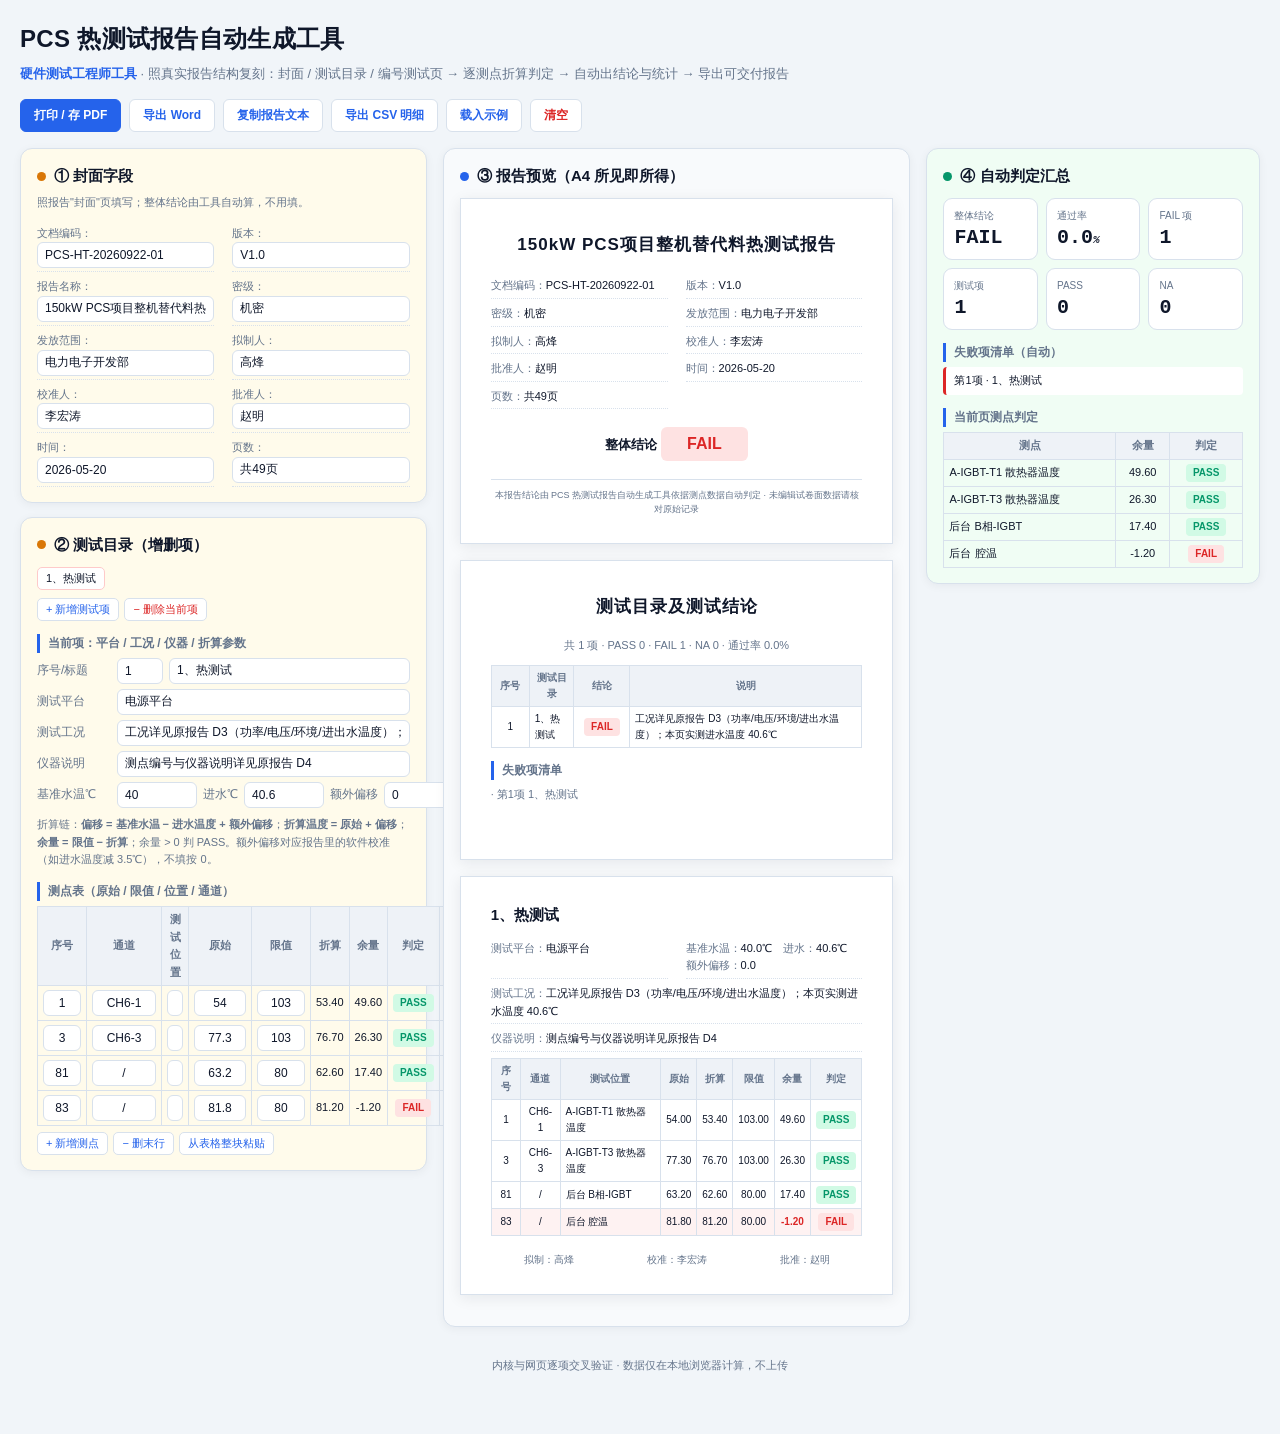
==== apps/thermal-report/index.html @ 05d65475 "feat: 新增PCS热测试报告自动生成工具并接入统一门户" ====
<!DOCTYPE html>
<html lang="zh-CN">
<head>
<meta charset="utf-8">
<meta name="viewport" content="width=device-width, initial-scale=1">
<title>PCS 热测试报告自动生成工具</title>
<style>
  :root{
    --bg:#f1f5f9; --txt:#0f172a; --sub:#64748b; --line:#d8e1ec;
    --acc:#2563eb; --inp:#fffbeb; --calc:#f8fafc; --ok:#f0fdf4;
    --pass:#059669; --fail:#dc2626; --warn:#d97706;
  }
  *{box-sizing:border-box}
  body{margin:0;background:var(--bg);color:var(--txt);
    font-family:-apple-system,"Segoe UI","Microsoft YaHei",sans-serif;font-size:14px;line-height:1.6}
  .wrap{max-width:1600px;margin:0 auto;padding:20px 20px 60px}
  header h1{margin:0 0 6px;font-size:24px;letter-spacing:.3px}
  header .desc{color:var(--sub);font-size:13px;margin-bottom:14px}
  header .desc b{color:var(--acc)}
  .topbar{display:flex;flex-wrap:wrap;gap:8px;margin-bottom:16px;align-items:center}
  .btn{border:1px solid var(--line);background:#fff;border-radius:6px;padding:7px 13px;
    cursor:pointer;font-size:12px;color:var(--acc);font-weight:600}
  .btn:hover{border-color:var(--acc);background:#eff6ff}
  .btn.pri{background:var(--acc);color:#fff;border-color:var(--acc)}
  .btn.pri:hover{background:#1d4ed8}
  .btn.danger{color:var(--fail)}
  .grid3{display:grid;grid-template-columns:minmax(320px,1fr) minmax(420px,1.15fr) minmax(260px,.82fr);
    gap:16px;align-items:start}
  .card{background:#fff;border:1px solid var(--line);border-radius:12px;
    padding:15px 16px;box-shadow:0 2px 10px rgba(15,23,42,.05);margin-bottom:14px}
  .card.inp{background:var(--inp)}
  .card.calc{background:var(--calc)}
  .card.ok{background:var(--ok)}
  .card h2{margin:0 0 10px;font-size:15px;display:flex;align-items:center;gap:8px}
  .card h2 .dot{width:9px;height:9px;border-radius:50%;background:var(--acc)}
  .card.inp h2 .dot{background:#d97706}
  .card.ok h2 .dot{background:var(--pass)}
  .hint{font-size:11px;color:var(--sub);margin:-4px 0 10px;line-height:1.6}
  label.fld{display:flex;align-items:center;gap:6px;margin:5px 0;font-size:12px}
  label.fld span{width:74px;color:var(--sub);flex-shrink:0}
  input[type=number],input[type=text],select,textarea{border:1px solid var(--line);border-radius:6px;
    padding:5px 7px;font-size:12px;width:100%;background:#fff;color:var(--txt)}
  textarea{resize:vertical;font-family:Consolas,monospace;font-size:11px;min-height:46px}
  .subhd{font-size:12px;font-weight:600;color:var(--sub);margin:13px 0 5px;
    padding-left:8px;border-left:3px solid var(--acc)}
  table{border-collapse:collapse;width:100%;font-size:11px;margin-top:4px}
  th,td{border:1px solid var(--line);padding:4px 5px;text-align:center}
  th{background:#eef2f7;font-weight:600;color:var(--sub)}
  td input,td select{border:1px solid #e2e8f0;border-radius:4px;padding:2px 4px;
    width:100%;text-align:center;font-size:11px;background:#fff}
  td.l{text-align:left}
  .rowbtns{display:flex;gap:5px;margin-top:6px;flex-wrap:wrap}
  .mini-btn{border:1px solid var(--line);background:#fff;border-radius:5px;
    cursor:pointer;padding:3px 8px;font-size:11px;color:var(--acc)}
  .mini-btn:hover{border-color:var(--acc)}
  .mini-btn.danger{color:var(--fail)}
  .itemtabs{display:flex;flex-wrap:wrap;gap:4px;margin-bottom:8px}
  .itab{border:1px solid var(--line);background:#fff;border-radius:5px;padding:3px 8px;
    cursor:pointer;font-size:11px;color:var(--sub)}
  .itab.on{background:var(--acc);color:#fff;border-color:var(--acc)}
  .itab.FAIL{background:#fee2e2;color:var(--fail);border-color:#fecaca}
  .itab.PASS{background:#d1fae5;color:var(--pass);border-color:#a7f3d0}
  .itab.on.FAIL,.itab.on.PASS{background:#fff;color:var(--txt)}
  .kpis{display:grid;grid-template-columns:repeat(3,1fr);gap:8px;margin-bottom:10px}
  .kpi{background:#fff;border:1px solid var(--line);border-radius:9px;padding:9px 10px;min-width:0}
  .kpi .k-lbl{font-size:10px;color:var(--sub);white-space:nowrap}
  .kpi .k-val{font-size:20px;font-weight:700;font-family:Consolas,monospace;line-height:1.2;margin-top:2px}
  .kpi.good .k-val{color:var(--pass)} .kpi.bad .k-val{color:var(--fail)} .kpi.warn .k-val{color:var(--warn)}
  .chk{display:inline-block;padding:1px 7px;border-radius:4px;font-size:10px;font-weight:700}
  .chk.PASS{background:#d1fae5;color:var(--pass)}
  .chk.FAIL{background:#fee2e2;color:var(--fail)}
  .chk.NA{background:#e2e8f0;color:var(--sub)}
  .failitem{border-left:3px solid var(--fail);background:#fff;border-radius:4px;
    padding:5px 8px;margin:5px 0;font-size:11px}
  .small{font-size:11px;color:var(--sub);line-height:1.7}
  /* ===== A4 报告预览 ===== */
  .paper{background:#fff;border:1px solid var(--line);box-shadow:0 3px 14px rgba(15,23,42,.08);
    padding:26px 30px;margin:0 auto 16px;max-width:720px;min-height:300px}
  .paper .ptitle{text-align:center;font-size:17px;font-weight:700;letter-spacing:1px;margin:6px 0 16px}
  .meta-grid{display:grid;grid-template-columns:1fr 1fr;gap:3px 18px;font-size:11px}
  .meta-grid div{border-bottom:1px dotted var(--line);padding:3px 0}
  .meta-grid b{color:var(--sub);font-weight:500}
  .concl{text-align:center;margin:18px 0 6px;font-size:13px;font-weight:700}
  .concl span{display:inline-block;padding:4px 26px;border-radius:6px;font-size:16px}
  .copyright{font-size:9px;color:var(--sub);text-align:center;margin-top:18px;border-top:1px solid var(--line);padding-top:8px}
  .dir-tab{font-size:10px}
  .dir-tab td:nth-child(1){width:38px}
  .dir-tab td:nth-child(3){width:56px}
  .rtab{font-size:10px;margin-top:6px}
  .rtab .over td{background:#fef2f2}
  .rtab .over .val{color:var(--fail);font-weight:700}
  .sign{display:grid;grid-template-columns:repeat(3,1fr);gap:12px;font-size:10px;
    color:var(--sub);margin-top:16px;text-align:center}
  .foot{color:var(--sub);font-size:11px;text-align:center;margin-top:16px}
  @media print{
    body{background:#fff}
    .topbar,.card.inp,.card.calc>h2,.card.ok,.hint,.foot,.no-print{display:none !important}
    .grid3{display:block}
    .card.calc{border:0;box-shadow:none;padding:0;background:#fff}
    .paper{border:0;box-shadow:none;max-width:none;padding:0;margin:0 0 24px;page-break-after:always}
    .wrap{max-width:none;padding:0}
  }
</style>
</head>
<body>
<div class="wrap">
<header>
  <h1>PCS 热测试报告自动生成工具</h1>
  <div class="desc"><b>硬件测试工程师工具</b> · 照真实报告结构复刻：封面 / 测试目录 / 编号测试页 → 逐测点折算判定 → 自动出结论与统计 → 导出可交付报告</div>
</header>

<div class="topbar no-print">
  <button class="btn pri" onclick="doPrint()">打印 / 存 PDF</button>
  <button class="btn" onclick="doWord()">导出 Word</button>
  <button class="btn" onclick="doCopy()">复制报告文本</button>
  <button class="btn" onclick="doCSV()">导出 CSV 明细</button>
  <button class="btn" onclick="loadDemo()">载入示例</button>
  <button class="btn danger" onclick="clearAll()">清空</button>
</div>

<div class="grid3">

<!-- ============ 左：录入 ============ -->
<aside>
<div class="card inp">
  <h2><span class="dot"></span>① 封面字段</h2>
  <div class="hint">照报告"封面"页填写；整体结论由工具自动算，不用填。</div>
  <div class="meta-grid" id="coverFields"></div>
</div>

<div class="card inp">
  <h2><span class="dot"></span>② 测试目录（增删项）</h2>
  <div class="itemtabs" id="itemTabs"></div>
  <div class="rowbtns">
    <button class="mini-btn" onclick="addItem()">+ 新增测试项</button>
    <button class="mini-btn danger" onclick="delItem()">− 删除当前项</button>
  </div>
  <div class="subhd">当前项：平台 / 工况 / 仪器 / 折算参数</div>
  <div id="itemFields"></div>
  <div class="hint" style="margin-top:8px">
    折算链：<b>偏移 = 基准水温 − 进水温度 + 额外偏移</b>；<b>折算温度 = 原始 + 偏移</b>；
    <b>余量 = 限值 − 折算</b>；余量 &gt; 0 判 PASS。额外偏移对应报告里的软件校准（如进水温度减 3.5℃），不填按 0。
  </div>
  <div class="subhd">测点表（原始 / 限值 / 位置 / 通道）</div>
  <table id="rowTable"></table>
  <div class="rowbtns">
    <button class="mini-btn" onclick="addRow()">+ 新增测点</button>
    <button class="mini-btn" onclick="delRow()">− 删末行</button>
    <button class="mini-btn" onclick="togglePaste()">从表格整块粘贴</button>
  </div>
  <div id="pasteBox" style="display:none;margin-top:8px">
    <textarea id="pasteArea" rows="5" placeholder="从 xlsx 直接复制多行，每行：序号 [Tab或逗号] 通道 [Tab或逗号] 测试位置 [Tab或逗号] 原始温度 [Tab或逗号] 限值 [Tab或逗号] 备注&#10;限值或原始填 / 表示不判定"></textarea>
    <div class="rowbtns"><button class="mini-btn" onclick="parsePaste()">解析并替换本页测点</button></div>
  </div>
</div>
</aside>

<!-- ============ 中：报告预览 A4 ============ -->
<section class="card calc">
  <h2><span class="dot"></span>③ 报告预览（A4 所见即所得）</h2>
  <div id="reportArea"></div>
</section>

<!-- ============ 右：判定汇总 ============ -->
<aside>
<div class="card ok">
  <h2><span class="dot"></span>④ 自动判定汇总</h2>
  <div class="kpis" id="kpiBox"></div>
  <div class="subhd">失败项清单（自动）</div>
  <div id="failBox"></div>
  <div class="subhd">当前页测点判定</div>
  <div id="curVerdict"></div>
</div>
</aside>

</div>
<div class="foot">内核与网页逐项交叉验证 · 数据仅在本地浏览器计算，不上传</div>
</div>

<!-- ==================== 核心计算脚本（供 verify_web.js 抽取比对，勿改 UI 逻辑） ==================== -->
<script id="core">
// ===== 内置示例（来自真实报告 测试页1）=====
var DEMO_DATA = {
  cover: {
    code:'PCS-HT-20260922-01', version:'V1.0',
    name:'150kW PCS项目整机替代料热测试报告',
    secret:'机密', scope:'电力电子开发部',
    author:'高烽', checker:'李宏涛', approver:'赵明',
    date:'2026-05-20', pages:'共49页'
  },
  items: [{
    no:1, title:'1、热测试', platform:'电源平台',
    condition:'工况详见原报告 D3（功率/电压/环境/进出水温度）；本页实测进水温度 40.6℃',
    instrument:'测点编号与仪器说明详见原报告 D4',
    baseline:40.0, water_in:40.6, extra_offset:0.0,
    rows:[
      {seq:1,  channel:'CH6-1', name:'A-IGBT-T1 散热器温度', temp_raw:54.0,  limit:103.0, note:''},
      {seq:3,  channel:'CH6-3', name:'A-IGBT-T3 散热器温度', temp_raw:77.3,  limit:103.0, note:''},
      {seq:81, channel:'/',     name:'后台 B相-IGBT',        temp_raw:63.2,  limit:80.0,  note:''},
      {seq:83, channel:'/',     name:'后台 腔温',            temp_raw:81.8,  limit:80.0,  note:'超限示例'}
    ]
  }]
};

// 单元格值转 number；'/'、空串、null、非数字 → null（该点无数据/不判定）
function _numOrNone(v){
  if(v===null||v===undefined) return null;
  if(typeof v==='number') return isFinite(v)?v:null;
  var s=String(v).trim();
  if(s===''||s==='/') return null;
  var n=Number(s);
  return isFinite(n)?n:null;
}

// 单个测点：折算 → 余量 → PASS/FAIL/NA
function judgePoint(row, baseline, waterIn, extraOffset){
  var t=_numOrNone(row.temp_raw), lim=_numOrNone(row.limit);
  var b=_numOrNone(baseline), w=_numOrNone(waterIn);
  var e=_numOrNone(extraOffset); e=(e===null?0.0:e);
  var offset=(b!==null&&w!==null)?(b-w+e):null;
  var conv=(t!==null&&offset!==null)?(t+offset):null;
  var margin=(lim!==null&&conv!==null)?(lim-conv):null;
  var judge=(margin===null)?'NA':((margin>0)?'PASS':'FAIL');
  return {
    seq:(row.seq!==undefined?row.seq:''),
    channel:String(row.channel===undefined||row.channel===null?'':row.channel).trim(),
    name:(row.name||''),
    temp_raw:t, limit:lim, offset:offset, temp_conv:conv, margin:margin,
    judge:judge, note:(row.note||'')
  };
}

// 单项测试：逐测点判定 + 该项自动结论（任一 FAIL → FAIL）
function solveItem(item){
  var baseline=item.baseline, waterIn=item.water_in, extra=(item.extra_offset!==undefined?item.extra_offset:0.0);
  var rows=[];
  var src=item.rows||[];
  for(var i=0;i<src.length;i++) rows.push(judgePoint(src[i],baseline,waterIn,extra));
  var nPass=0,nFail=0,nNa=0;
  for(var j=0;j<rows.length;j++){
    if(rows[j].judge==='PASS') nPass++;
    else if(rows[j].judge==='FAIL') nFail++;
    else nNa++;
  }
  var conclusion = nFail>0?'FAIL':((nPass>0)?'PASS':'NA');
  var eo=_numOrNone(extra);
  return {
    no:(item.no!==undefined?item.no:''), title:(item.title||''),
    platform:(item.platform||''), condition:(item.condition||''), instrument:(item.instrument||''),
    baseline:_numOrNone(baseline), water_in:_numOrNone(waterIn),
    extra_offset:(eo===null?0.0:eo),
    rows:rows, n_pass:nPass, n_fail:nFail, n_na:nNa, conclusion:conclusion
  };
}

// 主求解入口：封面 + 各测试项 + 统计 + 整体结论
function solveReport(data){
  var cover={};
  var srcCover=data.cover||{};
  for(var k in srcCover) if(Object.prototype.hasOwnProperty.call(srcCover,k)) cover[k]=srcCover[k];
  var items=[];
  var srcItems=data.items||[];
  for(var i=0;i<srcItems.length;i++) items.push(solveItem(srcItems[i]));
  var total=items.length,nPass=0,nFail=0,nNa=0,failList=[];
  for(var j=0;j<items.length;j++){
    var cc=items[j].conclusion;
    if(cc==='PASS') nPass++;
    else if(cc==='FAIL'){ nFail++; failList.push({no:items[j].no,title:items[j].title}); }
    else nNa++;
  }
  var stats={
    total:total, n_pass:nPass, n_fail:nFail, n_na:nNa,
    pass_rate:(total>0?nPass/total*100.0:0.0), fail_list:failList
  };
  var overall = nFail>0?'FAIL':((nPass>0)?'PASS':'NA');
  cover.overall=overall;
  return {cover:cover,items:items,stats:stats,overall:overall};
}
</script>

<!-- ==================== UI 逻辑（不参与交叉验证） ==================== -->
<script>
var state = JSON.parse(JSON.stringify(DEMO_DATA));
var curItem = 0;
var $ = function(id){return document.getElementById(id)};
var fmt = function(v,d){ if(v===null||v===undefined||isNaN(v)) return '—'; return Number(v).toFixed(d===undefined?2:d); };
var esc = function(s){ return String(s===undefined||s===null?'':s).replace(/&/g,'&amp;').replace(/</g,'&lt;').replace(/>/g,'&gt;'); };

function recompute(){ return solveReport(state); }

// ---------- 封面录入 ----------
var COVER_LABELS=[['code','文档编码'],['version','版本'],['name','报告名称'],['secret','密级'],
  ['scope','发放范围'],['author','拟制人'],['checker','校准人'],['approver','批准人'],
  ['date','时间'],['pages','页数']];
function renderCover(){
  var h='';
  for(var i=0;i<COVER_LABELS.length;i++){
    var key=COVER_LABELS[i][0],lbl=COVER_LABELS[i][1];
    h+='<div><b>'+lbl+'：</b><input type="text" data-cover="'+key+'" value="'+esc(state.cover[key])+'"></div>';
  }
  $('coverFields').innerHTML=h;
}
$('coverFields').addEventListener('input',function(e){
  var k=e.target.getAttribute('data-cover');
  if(k){ state.cover[k]=e.target.value; renderAll(); }
});

// ---------- 测试项 tab ----------
function renderTabs(res){
  var h='';
  for(var i=0;i<state.items.length;i++){
    var cc=res?res.items[i].conclusion:'';
    h+='<button class="itab '+(i===curItem?'on ':'')+cc+'" onclick="selItem('+i+')">'+esc(state.items[i].title||('项'+(i+1)))+'</button>';
  }
  $('itemTabs').innerHTML=h;
}
function selItem(i){ curItem=i; renderAll(); }
function addItem(){
  var n=state.items.length+1;
  state.items.push({no:n,title:n+'、热测试',platform:'电源平台',condition:'',instrument:'',
    baseline:40,water_in:40,extra_offset:0,rows:[{seq:1,channel:'CH1-1',name:'',temp_raw:'',limit:'',note:''}]});
  curItem=state.items.length-1; renderAll();
}
function delItem(){
  if(state.items.length<=1){ alert('至少保留一个测试项'); return; }
  state.items.splice(curItem,1);
  if(curItem>=state.items.length) curItem=state.items.length-1;
  renderAll();
}

// ---------- 当前项字段 ----------
function renderItemFields(){
  var it=state.items[curItem];
  var h='';
  h+='<label class="fld"><span>序号/标题</span><input type="text" data-item="no" value="'+esc(it.no)+'" style="width:46px">'
    +'<input type="text" data-item="title" value="'+esc(it.title)+'"></label>';
  var flds=[['platform','测试平台'],['condition','测试工况'],['instrument','仪器说明']];
  for(var i=0;i<flds.length;i++){
    var k=flds[i][0];
    h+='<label class="fld"><span>'+flds[i][1]+'</span><input type="text" data-item="'+k+'" value="'+esc(it[k])+'"></label>';
  }
  h+='<label class="fld"><span>基准水温℃</span><input type="number" step="0.1" data-item="baseline" value="'+esc(it.baseline)+'" style="width:80px">'
    +'<span style="width:auto">进水℃</span><input type="number" step="0.1" data-item="water_in" value="'+esc(it.water_in)+'" style="width:80px">'
    +'<span style="width:auto">额外偏移</span><input type="number" step="0.1" data-item="extra_offset" value="'+esc(it.extra_offset)+'" style="width:80px"></label>';
  $('itemFields').innerHTML=h;
}
$('itemFields').addEventListener('input',function(e){
  var k=e.target.getAttribute('data-item');
  if(!k) return;
  var v=e.target.value;
  state.items[curItem][k]=(k==='baseline'||k==='water_in'||k==='extra_offset'||k==='no')?v:v;
  renderAllNoFields();
});

// ---------- 测点表 ----------
function renderRows(res){
  var rows=state.items[curItem].rows;
  var rr=res?res.items[curItem].rows:[];
  var h='<tr><th>序号</th><th>通道</th><th>测试位置</th><th>原始</th><th>限值</th><th>折算</th><th>余量</th><th>判定</th><th>备注</th></tr>';
  for(var i=0;i<rows.length;i++){
    var r=rows[i],v=rr[i]||{};
    var jd=v.judge||'NA';
    h+='<tr><td><input type="text" data-r="'+i+'" data-f="seq" value="'+esc(r.seq)+'" style="width:38px"></td>'
      +'<td><input type="text" data-r="'+i+'" data-f="channel" value="'+esc(r.channel)+'" style="width:64px"></td>'
      +'<td class="l"><input type="text" data-r="'+i+'" data-f="name" value="'+esc(r.name)+'"></td>'
      +'<td><input type="text" data-r="'+i+'" data-f="temp_raw" value="'+esc(r.temp_raw)+'" style="width:52px"></td>'
      +'<td><input type="text" data-r="'+i+'" data-f="limit" value="'+esc(r.limit)+'" style="width:48px"></td>'
      +'<td>'+fmt(v.temp_conv)+'</td><td>'+fmt(v.margin)+'</td>'
      +'<td><span class="chk '+jd+'">'+jd+'</span></td>'
      +'<td class="l"><input type="text" data-r="'+i+'" data-f="note" value="'+esc(r.note)+'" style="width:80px"></td></tr>';
  }
  $('rowTable').innerHTML=h;
}
$('rowTable').addEventListener('input',function(e){
  var i=e.target.getAttribute('data-r'),f=e.target.getAttribute('data-f');
  if(i===null||!f) return;
  state.items[curItem].rows[parseInt(i)][f]=e.target.value;
  renderAllNoFields();
});
function addRow(){
  var rows=state.items[curItem].rows;
  rows.push({seq:rows.length+1,channel:'',name:'',temp_raw:'',limit:'',note:''});
  renderAll();
}
function delRow(){
  var rows=state.items[curItem].rows;
  if(rows.length<=1){ alert('至少保留一个测点'); return; }
  rows.pop(); renderAll();
}
function togglePaste(){
  var b=$('pasteBox');
  b.style.display=(b.style.display==='none')?'block':'none';
}
function parsePaste(){
  var txt=$('pasteArea').value.trim();
  if(!txt){ alert('请先粘贴数据'); return; }
  var lines=txt.split(/\r?\n/),rows=[];
  for(var i=0;i<lines.length;i++){
    var line=lines[i].trim(); if(!line) continue;
    var c=line.split(/[\t,，]+/);
    while(c.length<6) c.push('');
    rows.push({seq:c[0].trim(),channel:c[1].trim(),name:c[2].trim(),
      temp_raw:c[3].trim(),limit:c[4].trim(),note:c[5].trim()});
  }
  if(!rows.length){ alert('没解析到有效行'); return; }
  state.items[curItem].rows=rows;
  renderAll();
}

// ---------- 报告预览 ----------
function reportHTML(res){
  var c=res.cover,s=res.stats;
  var h='';
  // 封面页
  h+='<div class="paper"><div class="ptitle">'+esc(c.name)+'</div><div class="meta-grid">';
  var cov=[['文档编码',c.code],['版本',c.version],['密级',c.secret],['发放范围',c.scope],
    ['拟制人',c.author],['校准人',c.checker],['批准人',c.approver],['时间',c.date],['页数',c.pages]];
  for(var i=0;i<cov.length;i++) h+='<div><b>'+cov[i][0]+'：</b>'+esc(cov[i][1])+'</div>';
  h+='</div><div class="concl">整体结论 <span class="chk '+res.overall+'">'+res.overall+'</span></div>'
    +'<div class="copyright">本报告结论由 PCS 热测试报告自动生成工具依据测点数据自动判定 · 未编辑试卷面数据请核对原始记录</div></div>';
  // 目录页
  h+='<div class="paper"><div class="ptitle">测试目录及测试结论</div>'
    +'<div class="small" style="text-align:center;margin-bottom:10px">共 '+s.total+' 项 · PASS '+s.n_pass+' · FAIL '+s.n_fail+' · NA '+s.n_na+' · 通过率 '+fmt(s.pass_rate,1)+'%</div>'
    +'<table class="dir-tab"><tr><th>序号</th><th>测试目录</th><th>结论</th><th>说明</th></tr>';
  for(var j=0;j<res.items.length;j++){
    var it=res.items[j];
    h+='<tr><td>'+esc(it.no)+'</td><td class="l">'+esc(it.title)+'</td>'
      +'<td><span class="chk '+it.conclusion+'">'+it.conclusion+'</span></td>'
      +'<td class="l">'+esc(it.condition)+'</td></tr>';
  }
  h+='</table>';
  if(s.fail_list.length){
    h+='<div class="subhd">失败项清单</div><div class="small">';
    for(var k=0;k<s.fail_list.length;k++) h+='· 第'+esc(s.fail_list[k].no)+'项 '+esc(s.fail_list[k].title)+'<br>';
    h+='</div>';
  }
  h+='</div>';
  // 当前测试页
  var it=res.items[curItem];
  h+='<div class="paper"><div style="font-size:15px;font-weight:700">'+esc(it.title)+'</div>'
    +'<div class="meta-grid" style="margin-top:10px">'
    +'<div><b>测试平台：</b>'+esc(it.platform)+'</div>'
    +'<div><b>基准水温：</b>'+fmt(it.baseline,1)+'℃　<b>进水：</b>'+fmt(it.water_in,1)+'℃　<b>额外偏移：</b>'+fmt(it.extra_offset,1)+'</div>'
    +'<div style="grid-column:1/3"><b>测试工况：</b>'+esc(it.condition)+'</div>'
    +'<div style="grid-column:1/3"><b>仪器说明：</b>'+esc(it.instrument)+'</div></div>'
    +'<table class="rtab"><tr><th>序号</th><th>通道</th><th>测试位置</th><th>原始</th><th>折算</th><th>限值</th><th>余量</th><th>判定</th></tr>';
  for(var m=0;m<it.rows.length;m++){
    var r=it.rows[m],over=(r.judge==='FAIL');
    h+='<tr class="'+(over?'over':'')+'"><td>'+esc(r.seq)+'</td><td>'+esc(r.channel)+'</td>'
      +'<td class="l">'+esc(r.name)+'</td><td>'+fmt(r.temp_raw)+'</td><td>'+fmt(r.temp_conv)+'</td>'
      +'<td>'+fmt(r.limit)+'</td><td class="'+(over?'val':'')+'">'+fmt(r.margin)+'</td>'
      +'<td><span class="chk '+r.judge+'">'+r.judge+'</span></td></tr>';
  }
  h+='</table><div class="sign"><div>拟制：'+esc(c.author)+'</div><div>校准：'+esc(c.checker)+'</div><div>批准：'+esc(c.approver)+'</div></div></div>';
  return h;
}

// ---------- 汇总 ----------
function renderKpi(res){
  var s=res.stats;
  var h='';
  h+='<div class="kpi"><div class="k-lbl">整体结论</div><div class="k-val '+(res.overall==='PASS'?'good':(res.overall==='FAIL'?'bad':'warn'))+'">'+res.overall+'</div></div>';
  h+='<div class="kpi"><div class="k-lbl">通过率</div><div class="k-val">'+fmt(s.pass_rate,1)+'<em style="font-size:11px">%</em></div></div>';
  h+='<div class="kpi"><div class="k-lbl">FAIL 项</div><div class="k-val '+(s.n_fail>0?'bad':'good')+'">'+s.n_fail+'</div></div>';
  h+='<div class="kpi"><div class="k-lbl">测试项</div><div class="k-val">'+s.total+'</div></div>';
  h+='<div class="kpi"><div class="k-lbl">PASS</div><div class="k-val good">'+s.n_pass+'</div></div>';
  h+='<div class="kpi"><div class="k-lbl">NA</div><div class="k-val">'+s.n_na+'</div></div>';
  $('kpiBox').innerHTML=h;
}
function renderFail(res){
  var s=res.stats;
  if(!s.fail_list.length){ $('failBox').innerHTML='<div class="small">无失败项 ✓</div>'; return; }
  var h='';
  for(var i=0;i<s.fail_list.length;i++)
    h+='<div class="failitem">第'+esc(s.fail_list[i].no)+'项 · '+esc(s.fail_list[i].title)+'</div>';
  $('failBox').innerHTML=h;
}
function renderCur(res){
  var it=res.items[curItem],h='<table><tr><th>测点</th><th>余量</th><th>判定</th></tr>';
  for(var i=0;i<it.rows.length;i++){
    var r=it.rows[i];
    h+='<tr><td class="l">'+esc(r.name||r.channel)+'</td><td>'+fmt(r.margin)+'</td>'
      +'<td><span class="chk '+r.judge+'">'+r.judge+'</span></td></tr>';
  }
  h+='</table>';
  $('curVerdict').innerHTML=h;
}

// ---------- 总渲染 ----------
function renderAll(){
  var res=recompute();
  renderCover(); renderTabs(res); renderItemFields(); renderRows(res);
  $('reportArea').innerHTML=reportHTML(res);
  renderKpi(res); renderFail(res); renderCur(res);
}
// 只更新计算相关，不重建输入框（避免输入焦点丢失）
function renderAllNoFields(){
  var res=recompute();
  renderTabs(res); renderRows(res);
  $('reportArea').innerHTML=reportHTML(res);
  renderKpi(res); renderFail(res); renderCur(res);
}

// ---------- 导出 ----------
function plainText(res){
  var c=res.cover,s=res.stats,lines=[];
  lines.push(c.name+'  '+c.version);
  lines.push('文档编码：'+c.code+'  密级：'+c.secret+'  发放范围：'+c.scope);
  lines.push('拟制：'+c.author+'  校准：'+c.checker+'  批准：'+c.approver+'  时间：'+c.date+'  页数：'+c.pages);
  lines.push('整体结论：'+res.overall);
  lines.push('');
  lines.push('【测试目录】共'+s.total+'项 PASS='+s.n_pass+' FAIL='+s.n_fail+' NA='+s.n_na+' 通过率='+fmt(s.pass_rate,1)+'%');
  for(var i=0;i<res.items.length;i++)
    lines.push('  第'+res.items[i].no+'项 '+res.items[i].title+' → '+res.items[i].conclusion);
  if(s.fail_list.length){
    lines.push('失败项清单：');
    for(var k=0;k<s.fail_list.length;k++) lines.push('  · 第'+s.fail_list[k].no+'项 '+s.fail_list[k].title);
  }
  for(var j=0;j<res.items.length;j++){
    var it=res.items[j];
    lines.push(''); lines.push('【'+it.title+'】结论 '+it.conclusion);
    lines.push('  平台：'+it.platform+'  基准水温：'+fmt(it.baseline,1)+'℃ 进水：'+fmt(it.water_in,1)+'℃ 额外偏移：'+fmt(it.extra_offset,1));
    lines.push('  工况：'+it.condition);
    lines.push('  序号\t通道\t测试位置\t原始\t折算\t限值\t余量\t判定');
    for(var m=0;m<it.rows.length;m++){
      var r=it.rows[m];
      lines.push('  '+r.seq+'\t'+r.channel+'\t'+r.name+'\t'+fmt(r.temp_raw)+'\t'+fmt(r.temp_conv)+'\t'+fmt(r.limit)+'\t'+fmt(r.margin)+'\t'+r.judge);
    }
  }
  return lines.join('\n');
}
function doPrint(){ window.print(); }
function doWord(){
  var res=recompute();
  var body=$('reportArea').innerHTML;
  var html='<html xmlns:o="urn:schemas-microsoft-com:office:office" xmlns:w="urn:schemas-microsoft-com:office:word" xmlns="http://www.w3.org/TR/REC-html40">'
    +'<head><meta charset="utf-8"><style>body{font-family:"Microsoft YaHei";font-size:11pt}'
    +'.paper{page-break-after:always;margin-bottom:20px}table{border-collapse:collapse;width:100%}'
    +'td,th{border:1px solid #999;padding:4px;font-size:9pt}.ptitle{text-align:center;font-size:16pt;font-weight:bold}'
    +'.chk{font-weight:bold}.chk.PASS{color:#059669}.chk.FAIL{color:#dc2626}</style></head><body>'+body+'</body></html>';
  var blob=new Blob(['\ufeff'+html],{type:'application/msword'});
  var a=document.createElement('a'); a.href=URL.createObjectURL(blob);
  a.download=(res.cover.name||'热测试报告')+'.doc'; a.click();
  setTimeout(function(){URL.revokeObjectURL(a.href)},1000);
}
function doCopy(){
  var txt=plainText(recompute());
  if(navigator.clipboard&&navigator.clipboard.writeText){
    navigator.clipboard.writeText(txt).then(function(){alert('报告文本已复制到剪贴板')},
      function(){fallbackCopy(txt)});
  }else fallbackCopy(txt);
}
function fallbackCopy(txt){
  var ta=document.createElement('textarea'); ta.value=txt; document.body.appendChild(ta);
  ta.select(); try{document.execCommand('copy');alert('报告文本已复制')}catch(e){alert('复制失败，请手动选择')}
  document.body.removeChild(ta);
}
function doCSV(){
  var res=recompute(),rows=[['测试项序号','测试项名称','测点序号','通道','测试位置','原始温度','折算温度','限值','余量','判定','备注']];
  for(var i=0;i<res.items.length;i++){
    var it=res.items[i];
    for(var j=0;j<it.rows.length;j++){
      var r=it.rows[j];
      rows.push([it.no,it.title,r.seq,r.channel,r.name,fmt(r.temp_raw),fmt(r.temp_conv),fmt(r.limit),fmt(r.margin),r.judge,r.note]);
    }
  }
  var csv='\ufeff'+rows.map(function(row){
    return row.map(function(v){return '"'+String(v===undefined||v===null?'':v).replace(/"/g,'""')+'"'}).join(',');
  }).join('\r\n');
  var blob=new Blob([csv],{type:'text/csv;charset=utf-8'});
  var a=document.createElement('a'); a.href=URL.createObjectURL(blob);
  a.download='热测试明细.csv'; a.click();
  setTimeout(function(){URL.revokeObjectURL(a.href)},1000);
}
function loadDemo(){ state=JSON.parse(JSON.stringify(DEMO_DATA)); curItem=0; renderAll(); }
function clearAll(){
  if(!confirm('确认清空全部数据？')) return;
  state={cover:{code:'',version:'',name:'热测试报告',secret:'',scope:'',author:'',checker:'',approver:'',date:'',pages:''},
    items:[{no:1,title:'1、热测试',platform:'',condition:'',instrument:'',baseline:40,water_in:40,extra_offset:0,
      rows:[{seq:1,channel:'',name:'',temp_raw:'',limit:'',note:''}]}]};
  curItem=0; renderAll();
}

renderAll();
</script>
</body>
</html>
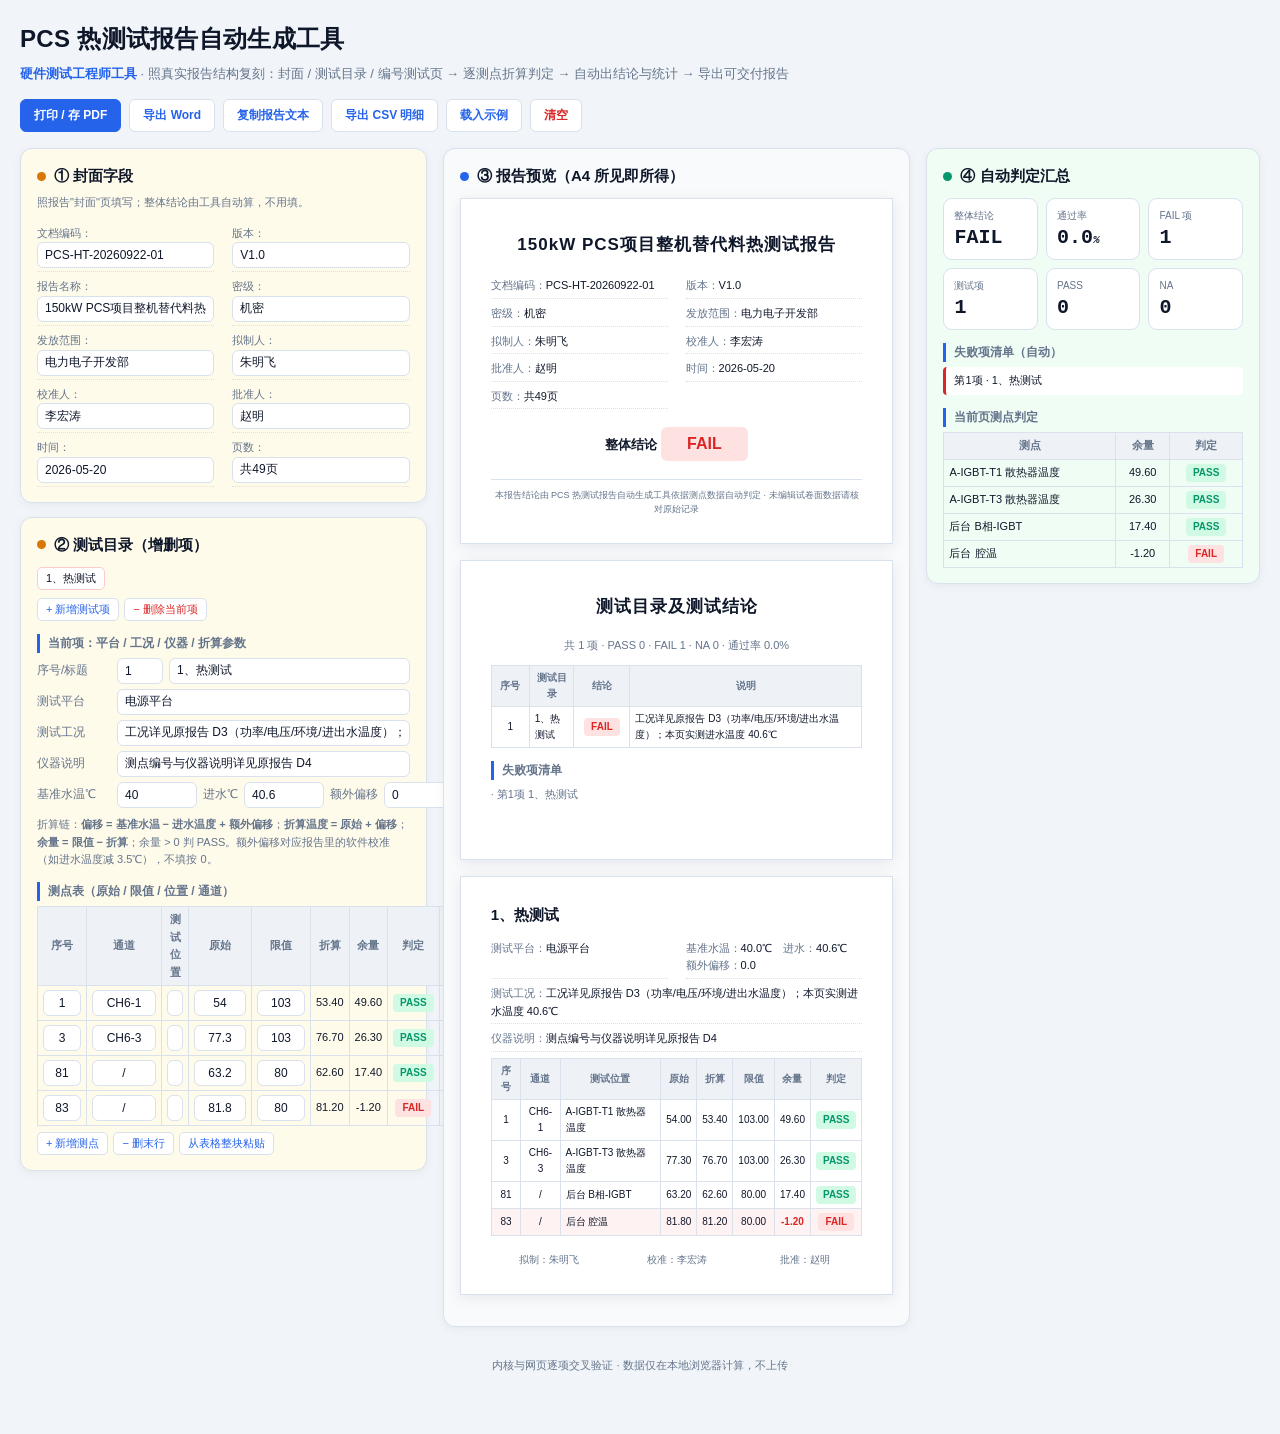
==== commit 5ba4157d: "chore: 热测试报告工具拟制人默认值改为朱明飞" ====
--- a/apps/thermal-report/index.html
+++ b/apps/thermal-report/index.html
@@ -185,7 +185,7 @@
     code:'PCS-HT-20260922-01', version:'V1.0',
     name:'150kW PCS项目整机替代料热测试报告',
     secret:'机密', scope:'电力电子开发部',
-    author:'高烽', checker:'李宏涛', approver:'赵明',
+    author:'朱明飞', checker:'李宏涛', approver:'赵明',
     date:'2026-05-20', pages:'共49页'
   },
   items: [{
@@ -302,7 +302,8 @@
 }
 $('coverFields').addEventListener('input',function(e){
   var k=e.target.getAttribute('data-cover');
-  if(k){ state.cover[k]=e.target.value; renderAll(); }
+  // 只刷新非输入区，绝不重建封面输入框（否则焦点丢失、每敲一字就退出）
+  if(k){ state.cover[k]=e.target.value; onDataChange(); }
 });
 
 // ---------- 测试项 tab ----------
@@ -348,8 +349,9 @@
   var k=e.target.getAttribute('data-item');
   if(!k) return;
   var v=e.target.value;
-  state.items[curItem][k]=(k==='baseline'||k==='water_in'||k==='extra_offset'||k==='no')?v:v;
-  renderAllNoFields();
+  state.items[curItem][k]=v;
+  // 当前项字段变化会影响折算，需更新测点表计算列，但同样不能重建输入框
+  onDataChange();
 });
 
 // ---------- 测点表 ----------
@@ -360,13 +362,14 @@
   for(var i=0;i<rows.length;i++){
     var r=rows[i],v=rr[i]||{};
     var jd=v.judge||'NA';
-    h+='<tr><td><input type="text" data-r="'+i+'" data-f="seq" value="'+esc(r.seq)+'" style="width:38px"></td>'
+    h+='<tr data-r="'+i+'"><td><input type="text" data-r="'+i+'" data-f="seq" value="'+esc(r.seq)+'" style="width:38px"></td>'
       +'<td><input type="text" data-r="'+i+'" data-f="channel" value="'+esc(r.channel)+'" style="width:64px"></td>'
       +'<td class="l"><input type="text" data-r="'+i+'" data-f="name" value="'+esc(r.name)+'"></td>'
       +'<td><input type="text" data-r="'+i+'" data-f="temp_raw" value="'+esc(r.temp_raw)+'" style="width:52px"></td>'
       +'<td><input type="text" data-r="'+i+'" data-f="limit" value="'+esc(r.limit)+'" style="width:48px"></td>'
-      +'<td>'+fmt(v.temp_conv)+'</td><td>'+fmt(v.margin)+'</td>'
-      +'<td><span class="chk '+jd+'">'+jd+'</span></td>'
+      +'<td><span data-o="conv">'+fmt(v.temp_conv)+'</span></td>'
+      +'<td><span data-o="margin">'+fmt(v.margin)+'</span></td>'
+      +'<td><span data-o="judge" class="chk '+jd+'">'+jd+'</span></td>'
       +'<td class="l"><input type="text" data-r="'+i+'" data-f="note" value="'+esc(r.note)+'" style="width:80px"></td></tr>';
   }
   $('rowTable').innerHTML=h;
@@ -375,7 +378,7 @@
   var i=e.target.getAttribute('data-r'),f=e.target.getAttribute('data-f');
   if(i===null||!f) return;
   state.items[curItem].rows[parseInt(i)][f]=e.target.value;
-  renderAllNoFields();
+  onDataChange();
 });
 function addRow(){
   var rows=state.items[curItem].rows;
@@ -493,12 +496,28 @@
   $('reportArea').innerHTML=reportHTML(res);
   renderKpi(res); renderFail(res); renderCur(res);
 }
-// 只更新计算相关，不重建输入框（避免输入焦点丢失）
-function renderAllNoFields(){
+// ===== 输入时的增量刷新：只更新非输入区 + 原地刷新计算列，绝不重建正在输入的输入框 =====
+function onDataChange(){
   var res=recompute();
-  renderTabs(res); renderRows(res);
+  // 1) tab 标签文字/结论色（按钮，无需焦点）
+  renderTabs(res);
+  // 2) 报告预览 + 汇总
   $('reportArea').innerHTML=reportHTML(res);
   renderKpi(res); renderFail(res); renderCur(res);
+  // 3) 测点表计算列原地更新（折算/余量/判定），不动任何 input
+  var trs=$('rowTable').querySelectorAll('tr[data-r]');
+  var rows=res.items[curItem].rows;
+  for(var i=0;i<trs.length;i++){
+    var ri=parseInt(trs[i].getAttribute('data-r'));
+    var cells=trs[i].querySelectorAll('[data-o]');
+    if(!cells.length) continue;
+    var v=rows[ri]; if(!v) continue;
+    for(var c=0;c<cells.length;c++){
+      var key=cells[c].getAttribute('data-o');
+      if(key==='judge'){ cells[c].textContent=v.judge; cells[c].className='chk '+v.judge; }
+      else cells[c].textContent=fmt(v[key]);
+    }
+  }
 }
 
 // ---------- 导出 ----------
